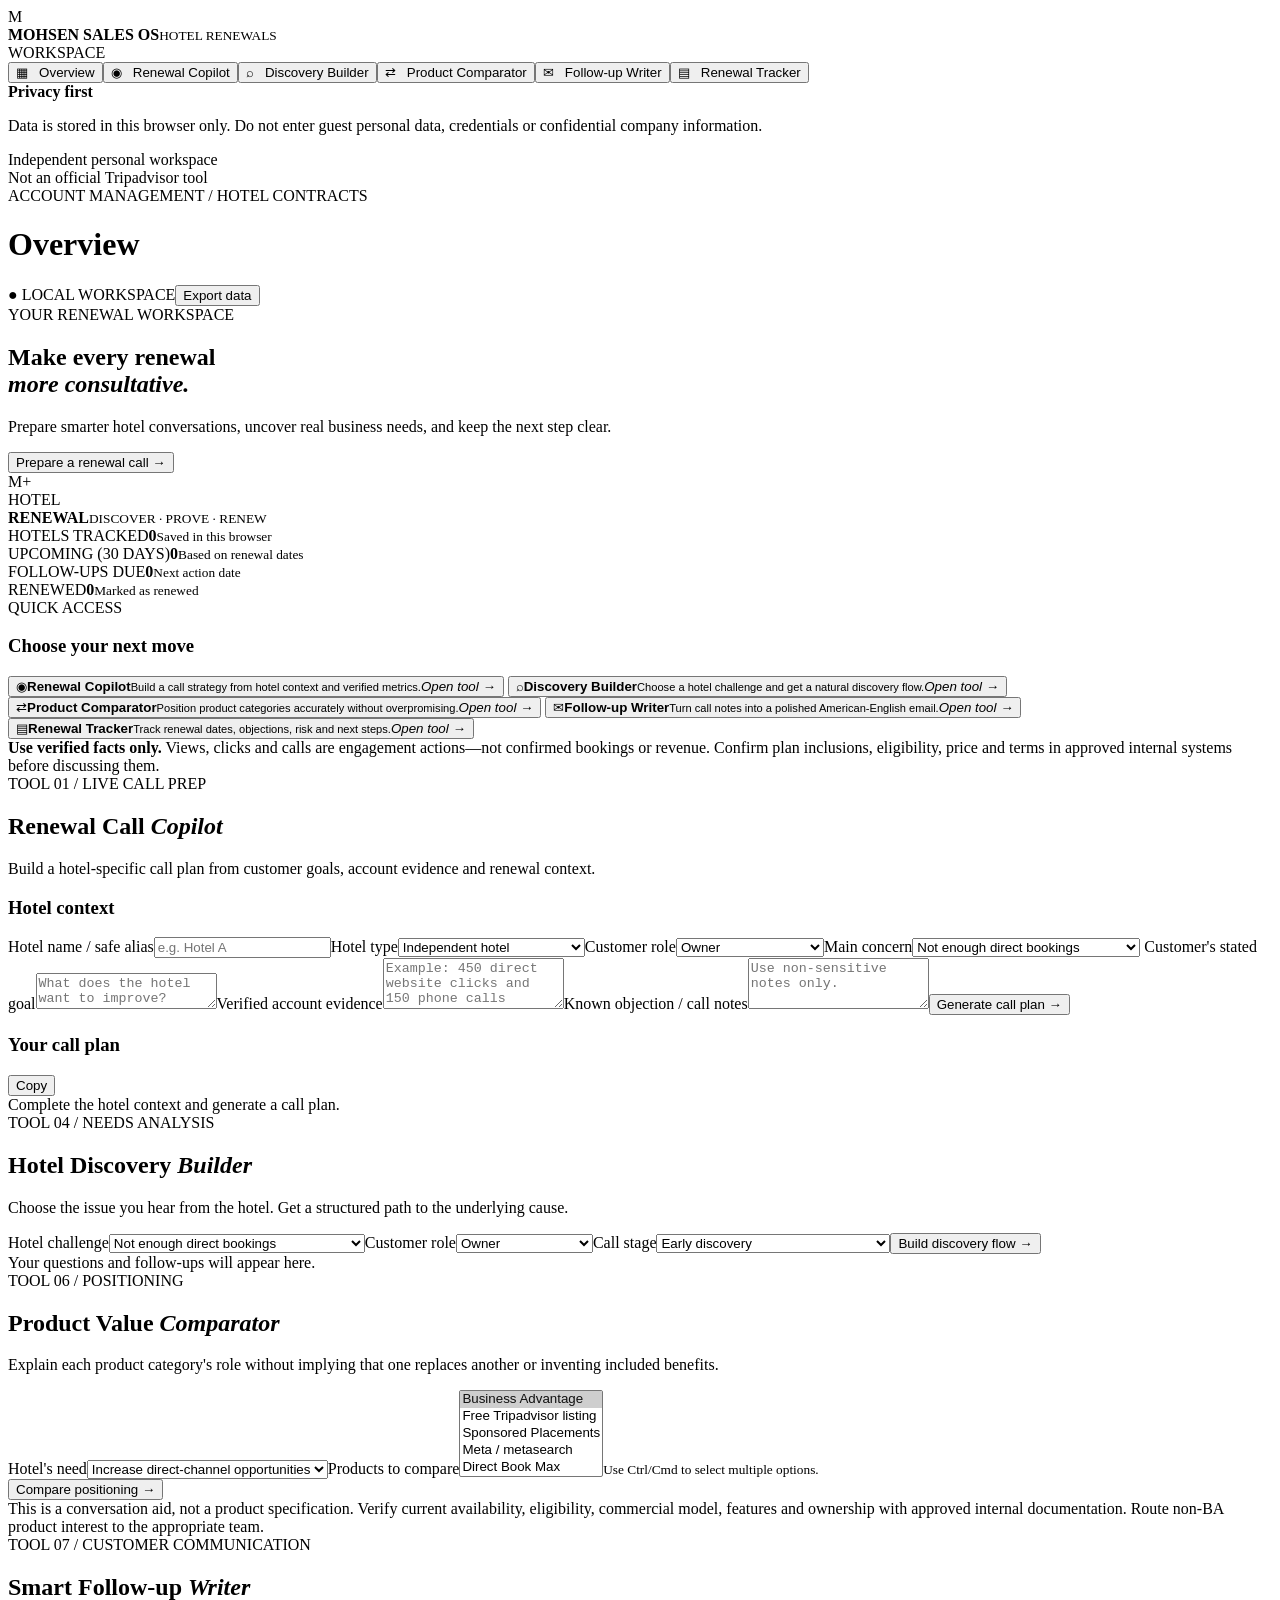
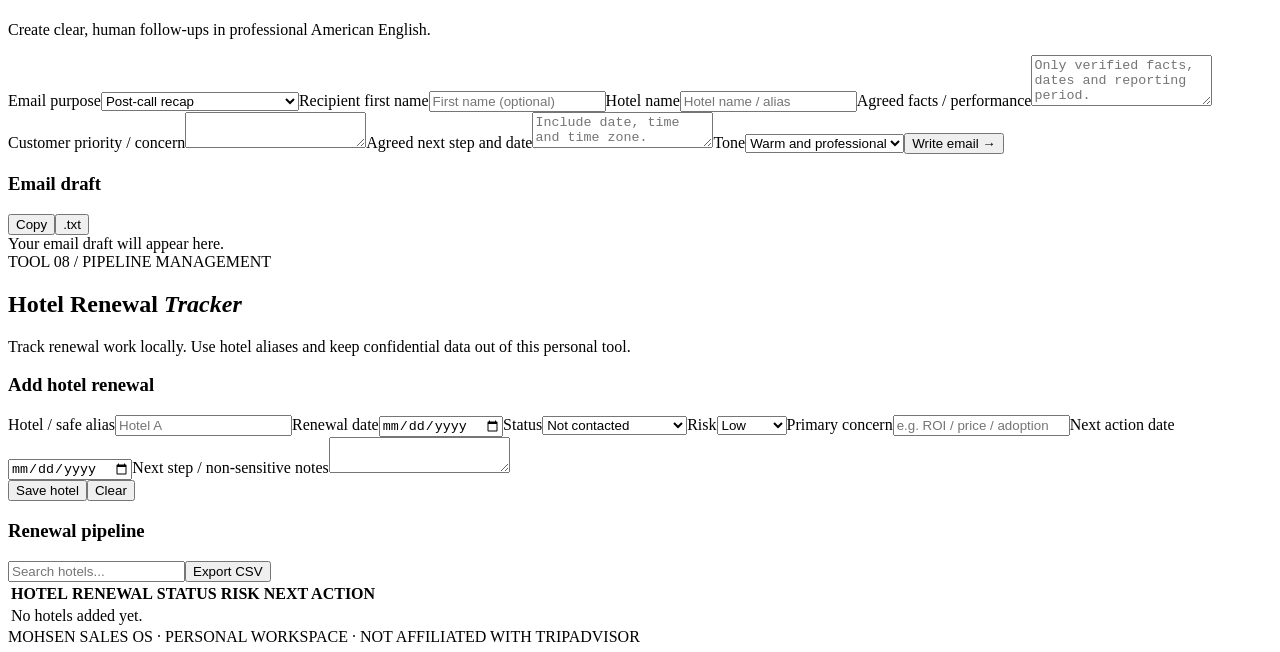
==== index.html @ 6e996a4e "Add Mohsen Sales OS hotel renewal workspace" ====
<!doctype html>
<html lang="en"><head><meta charset="utf-8"><meta name="viewport" content="width=device-width,initial-scale=1"><meta name="theme-color" content="#111713"><title>Mohsen Sales OS | Hotel Renewals</title><link rel="stylesheet" href="styles.css"></head>
<body><div class="app-shell"><aside class="sidebar"><div class="brand"><div class="brand-mark">M</div><div><b>MOHSEN SALES OS</b><small>HOTEL RENEWALS</small></div></div><div class="nav-label">WORKSPACE</div>
<button class="nav active" data-page="overview">▦ &nbsp; Overview</button><button class="nav" data-page="copilot">◉ &nbsp; Renewal Copilot</button><button class="nav" data-page="discovery">⌕ &nbsp; Discovery Builder</button><button class="nav" data-page="comparator">⇄ &nbsp; Product Comparator</button><button class="nav" data-page="followup">✉ &nbsp; Follow-up Writer</button><button class="nav" data-page="tracker">▤ &nbsp; Renewal Tracker</button>
<div class="sidebar-note"><b>Privacy first</b><p>Data is stored in this browser only. Do not enter guest personal data, credentials or confidential company information.</p></div><div class="sidebar-foot">Independent personal workspace<br><span>Not an official Tripadvisor tool</span></div></aside>
<main class="main"><header class="topbar"><div><div class="eyebrow">ACCOUNT MANAGEMENT / HOTEL CONTRACTS</div><h1 id="pageTitle">Overview</h1></div><div class="top-actions"><span class="local-tag">● LOCAL WORKSPACE</span><button class="btn ghost" id="exportAll">Export data</button></div></header>
<section id="overview" class="page active"><div class="hero"><div><div class="eyebrow green">YOUR RENEWAL WORKSPACE</div><h2>Make every renewal<br><em>more consultative.</em></h2><p>Prepare smarter hotel conversations, uncover real business needs, and keep the next step clear.</p><button class="btn primary" data-goto="copilot">Prepare a renewal call →</button></div><div class="hero-art"><div class="orbit o1"></div><div class="orbit o2"></div><div class="hero-symbol">M<span>+</span></div><div class="float-card">HOTEL<br><b>RENEWAL</b><small>DISCOVER · PROVE · RENEW</small></div></div></div>
<div class="stats"><div class="stat"><span>HOTELS TRACKED</span><b id="statHotels">0</b><small>Saved in this browser</small></div><div class="stat"><span>UPCOMING (30 DAYS)</span><b id="statUpcoming">0</b><small>Based on renewal dates</small></div><div class="stat"><span>FOLLOW-UPS DUE</span><b id="statDue">0</b><small>Next action date</small></div><div class="stat"><span>RENEWED</span><b id="statRenewed">0</b><small>Marked as renewed</small></div></div>
<div class="section-head"><div class="eyebrow">QUICK ACCESS</div><h3>Choose your next move</h3></div><div class="quick-grid">
<button class="quick-card" data-goto="copilot"><span class="qicon">◉</span><b>Renewal Copilot</b><small>Build a call strategy from hotel context and verified metrics.</small><i>Open tool →</i></button>
<button class="quick-card" data-goto="discovery"><span class="qicon">⌕</span><b>Discovery Builder</b><small>Choose a hotel challenge and get a natural discovery flow.</small><i>Open tool →</i></button>
<button class="quick-card" data-goto="comparator"><span class="qicon">⇄</span><b>Product Comparator</b><small>Position product categories accurately without overpromising.</small><i>Open tool →</i></button>
<button class="quick-card" data-goto="followup"><span class="qicon">✉</span><b>Follow-up Writer</b><small>Turn call notes into a polished American-English email.</small><i>Open tool →</i></button>
<button class="quick-card" data-goto="tracker"><span class="qicon">▤</span><b>Renewal Tracker</b><small>Track renewal dates, objections, risk and next steps.</small><i>Open tool →</i></button></div>
<div class="notice"><b>Use verified facts only.</b> Views, clicks and calls are engagement actions—not confirmed bookings or revenue. Confirm plan inclusions, eligibility, price and terms in approved internal systems before discussing them.</div></section>
<section id="copilot" class="page"><div class="intro"><div class="eyebrow green">TOOL 01 / LIVE CALL PREP</div><h2>Renewal Call <em>Copilot</em></h2><p>Build a hotel-specific call plan from customer goals, account evidence and renewal context.</p></div><div class="two-col"><div class="panel"><h3>Hotel context</h3>
<label>Hotel name / safe alias<input id="coHotel" placeholder="e.g. Hotel A"></label><label>Hotel type<select id="coType"><option>Independent hotel</option><option>Boutique hotel</option><option>Resort</option><option>Hotel group / chain property</option><option>Serviced apartment</option></select></label><label>Customer role<select id="coRole"><option>Owner</option><option>General Manager</option><option>Marketing Manager</option><option>Revenue Manager</option><option>Front Office Manager</option></select></label><label>Main concern<select id="coConcern"><option value="direct">Not enough direct bookings</option><option value="roi">Unclear ROI / value</option><option value="price">Price increase / too expensive</option><option value="ota">High OTA dependence</option><option value="seasonal">Seasonal demand / low occupancy</option><option value="usage">Low feature adoption</option><option value="competition">Competitor pressure</option><option value="cancel">Considering cancellation</option><option value="unknown">Not yet established</option></select></label>
<label>Customer's stated goal<textarea id="coGoal" rows="2" placeholder="What does the hotel want to improve?"></textarea></label><label>Verified account evidence<textarea id="coEvidence" rows="3" placeholder="Example: 450 direct website clicks and 150 phone calls during [verified period]."></textarea></label><label>Known objection / call notes<textarea id="coNotes" rows="3" placeholder="Use non-sensitive notes only."></textarea></label><button class="btn primary full" id="buildCopilot">Generate call plan →</button></div>
<div class="panel"><div class="output-top"><h3>Your call plan</h3><button class="btn tiny ghost" data-copy="copilotOutput">Copy</button></div><div id="copilotOutput" class="output empty">Complete the hotel context and generate a call plan.</div></div></div></section>
<section id="discovery" class="page"><div class="intro"><div class="eyebrow green">TOOL 04 / NEEDS ANALYSIS</div><h2>Hotel Discovery <em>Builder</em></h2><p>Choose the issue you hear from the hotel. Get a structured path to the underlying cause.</p></div><div class="panel narrow"><label>Hotel challenge<select id="disChallenge"><option value="direct">Not enough direct bookings</option><option value="ota">OTA dependency</option><option value="traffic">Low website traffic</option><option value="roi">Cannot measure marketing ROI</option><option value="seasonal">Seasonal occupancy challenges</option><option value="price">Marketing budget pressure</option><option value="competition">Strong local competition</option><option value="usage">Not using Business Advantage features</option><option value="value">Does not see Tripadvisor value</option><option value="response">Enquiries may not convert</option></select></label><label>Customer role<select id="disRole"><option>Owner</option><option>General Manager</option><option>Marketing Manager</option><option>Revenue Manager</option></select></label><label>Call stage<select id="disStage"><option>Early discovery</option><option>Customer has stated a problem</option><option>Validating impact</option><option>Preparing renewal recommendation</option></select></label><button class="btn primary" id="buildDiscovery">Build discovery flow →</button></div><div id="discoveryOutput" class="panel output empty">Your questions and follow-ups will appear here.</div></section>
<section id="comparator" class="page"><div class="intro"><div class="eyebrow green">TOOL 06 / POSITIONING</div><h2>Product Value <em>Comparator</em></h2><p>Explain each product category's role without implying that one replaces another or inventing included benefits.</p></div><div class="panel"><div class="two-col"><label>Hotel's need<select id="cmpNeed"><option value="direct">Increase direct-channel opportunities</option><option value="visibility">Improve traveler discovery / visibility</option><option value="profile">Improve listing presentation</option><option value="ads">Paid campaign exposure</option><option value="measure">Understand channel performance</option></select></label><label>Products to compare<select id="cmpProducts" multiple size="5"><option selected value="ba">Business Advantage</option><option value="free">Free Tripadvisor listing</option><option value="sp">Sponsored Placements</option><option value="meta">Meta / metasearch</option><option value="dbm">Direct Book Max</option></select><small>Use Ctrl/Cmd to select multiple options.</small></label></div><button class="btn primary" id="compareProducts">Compare positioning →</button><div id="compareOutput" class="output empty"></div><div class="notice">This is a conversation aid, not a product specification. Verify current availability, eligibility, commercial model, features and ownership with approved internal documentation. Route non-BA product interest to the appropriate team.</div></div></section>
<section id="followup" class="page"><div class="intro"><div class="eyebrow green">TOOL 07 / CUSTOMER COMMUNICATION</div><h2>Smart Follow-up <em>Writer</em></h2><p>Create clear, human follow-ups in professional American English.</p></div><div class="two-col"><div class="panel"><label>Email purpose<select id="fuPurpose"><option value="recap">Post-call recap</option><option value="meeting">Meeting confirmation</option><option value="data">Performance review follow-up</option><option value="objection">Objection follow-up</option><option value="renewal">Renewal reminder</option><option value="decision">Decision-maker follow-up</option></select></label><label>Recipient first name<input id="fuName" placeholder="First name (optional)"></label><label>Hotel name<input id="fuHotel" placeholder="Hotel name / alias"></label><label>Agreed facts / performance<textarea id="fuFacts" rows="3" placeholder="Only verified facts, dates and reporting period."></textarea></label><label>Customer priority / concern<textarea id="fuPriority" rows="2"></textarea></label><label>Agreed next step and date<textarea id="fuNext" rows="2" placeholder="Include date, time and time zone."></textarea></label><label>Tone<select id="fuTone"><option value="warm">Warm and professional</option><option value="concise">Concise and direct</option><option value="consultative">Consultative</option></select></label><button class="btn primary full" id="writeFollowup">Write email →</button></div><div class="panel"><div class="output-top"><h3>Email draft</h3><div><button class="btn tiny ghost" data-copy="followupOutput">Copy</button><button class="btn tiny ghost" id="downloadEmail">.txt</button></div></div><div id="followupOutput" class="output empty">Your email draft will appear here.</div></div></div></section>
<section id="tracker" class="page"><div class="intro"><div class="eyebrow green">TOOL 08 / PIPELINE MANAGEMENT</div><h2>Hotel Renewal <em>Tracker</em></h2><p>Track renewal work locally. Use hotel aliases and keep confidential data out of this personal tool.</p></div><div class="panel"><h3 id="trackerFormTitle">Add hotel renewal</h3><form id="hotelForm" class="tracker-form"><input type="hidden" id="editId"><label>Hotel / safe alias<input id="trHotel" required placeholder="Hotel A"></label><label>Renewal date<input type="date" id="trDate"></label><label>Status<select id="trStatus"><option>Not contacted</option><option>Discovery scheduled</option><option>In discussion</option><option>Awaiting decision</option><option>Renewed</option><option>Not renewing</option></select></label><label>Risk<select id="trRisk"><option>Low</option><option>Medium</option><option>High</option></select></label><label>Primary concern<input id="trConcern" placeholder="e.g. ROI / price / adoption"></label><label>Next action date<input type="date" id="trNextDate"></label><label class="wide">Next step / non-sensitive notes<textarea id="trNotes" rows="2"></textarea></label><div class="form-actions"><button class="btn primary" type="submit">Save hotel</button><button class="btn ghost" type="button" id="cancelEdit">Clear</button></div></form></div><div class="panel table-panel"><div class="output-top"><h3>Renewal pipeline</h3><div><input id="trackerSearch" class="search" placeholder="Search hotels..."><button class="btn tiny ghost" id="exportTracker">Export CSV</button></div></div><div class="table-wrap"><table><thead><tr><th>HOTEL</th><th>RENEWAL</th><th>STATUS</th><th>RISK</th><th>NEXT ACTION</th><th></th></tr></thead><tbody id="trackerRows"><tr><td colspan="6" class="empty-cell">No hotels added yet.</td></tr></tbody></table></div></div></section>
<footer>MOHSEN SALES OS · PERSONAL WORKSPACE · NOT AFFILIATED WITH TRIPADVISOR</footer></main></div><div id="toast" class="toast"></div><script src="app.js"></script></body></html>
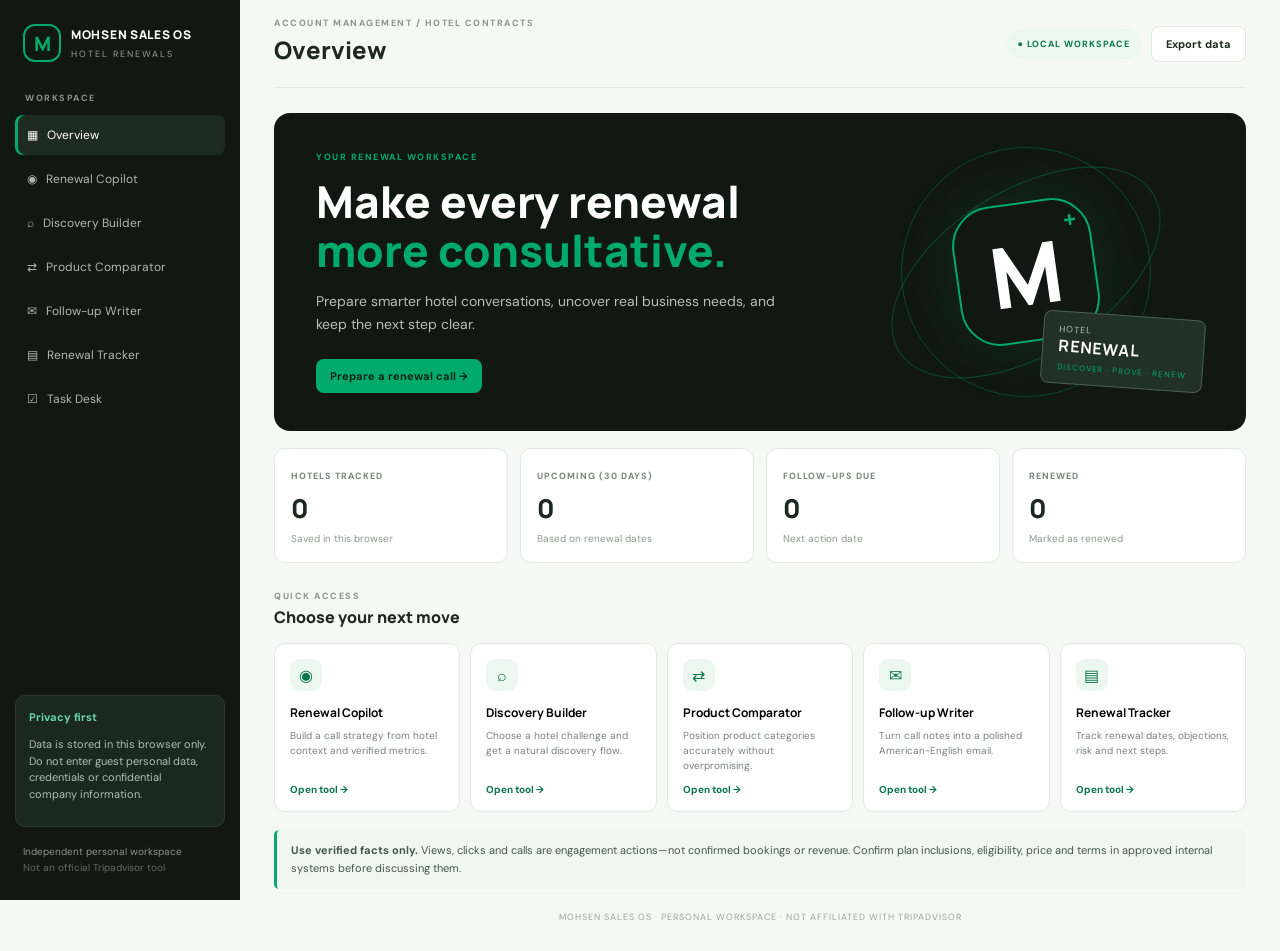
==== commit 30a13706: "Add Task Desk link to main navigation" ====
--- a/index.html
+++ b/index.html
@@ -1,7 +1,7 @@
 <!doctype html>
 <html lang="en"><head><meta charset="utf-8"><meta name="viewport" content="width=device-width,initial-scale=1"><meta name="theme-color" content="#111713"><title>Mohsen Sales OS | Hotel Renewals</title><link rel="stylesheet" href="styles.css"></head>
 <body><div class="app-shell"><aside class="sidebar"><div class="brand"><div class="brand-mark">M</div><div><b>MOHSEN SALES OS</b><small>HOTEL RENEWALS</small></div></div><div class="nav-label">WORKSPACE</div>
-<button class="nav active" data-page="overview">▦ &nbsp; Overview</button><button class="nav" data-page="copilot">◉ &nbsp; Renewal Copilot</button><button class="nav" data-page="discovery">⌕ &nbsp; Discovery Builder</button><button class="nav" data-page="comparator">⇄ &nbsp; Product Comparator</button><button class="nav" data-page="followup">✉ &nbsp; Follow-up Writer</button><button class="nav" data-page="tracker">▤ &nbsp; Renewal Tracker</button>
+<button class="nav active" data-page="overview">▦ &nbsp; Overview</button><button class="nav" data-page="copilot">◉ &nbsp; Renewal Copilot</button><button class="nav" data-page="discovery">⌕ &nbsp; Discovery Builder</button><button class="nav" data-page="comparator">⇄ &nbsp; Product Comparator</button><button class="nav" data-page="followup">✉ &nbsp; Follow-up Writer</button><button class="nav" data-page="tracker">▤ &nbsp; Renewal Tracker</button><a class="nav" href="tasks/" style="display:block;text-decoration:none">☑ &nbsp; Task Desk</a>
 <div class="sidebar-note"><b>Privacy first</b><p>Data is stored in this browser only. Do not enter guest personal data, credentials or confidential company information.</p></div><div class="sidebar-foot">Independent personal workspace<br><span>Not an official Tripadvisor tool</span></div></aside>
 <main class="main"><header class="topbar"><div><div class="eyebrow">ACCOUNT MANAGEMENT / HOTEL CONTRACTS</div><h1 id="pageTitle">Overview</h1></div><div class="top-actions"><span class="local-tag">● LOCAL WORKSPACE</span><button class="btn ghost" id="exportAll">Export data</button></div></header>
 <section id="overview" class="page active"><div class="hero"><div><div class="eyebrow green">YOUR RENEWAL WORKSPACE</div><h2>Make every renewal<br><em>more consultative.</em></h2><p>Prepare smarter hotel conversations, uncover real business needs, and keep the next step clear.</p><button class="btn primary" data-goto="copilot">Prepare a renewal call →</button></div><div class="hero-art"><div class="orbit o1"></div><div class="orbit o2"></div><div class="hero-symbol">M<span>+</span></div><div class="float-card">HOTEL<br><b>RENEWAL</b><small>DISCOVER · PROVE · RENEW</small></div></div></div>
--- a/styles.css
+++ b/styles.css
@@ -0,0 +1,3 @@
+@import url('https://fonts.googleapis.com/css2?family=DM+Sans:wght@400;500;600;700&family=Manrope:wght@400;500;600;700;800&display=swap');
+:root{--g:#00aa6c;--dg:#08754c;--b:#111713;--ink:#1d2821;--muted:#77837b;--line:#e1e9e3;--pale:#edf7f1;--bg:#f6f8f6}*{box-sizing:border-box}body{margin:0;background:var(--bg);color:var(--ink);font:14px 'DM Sans',sans-serif}button,input,select,textarea{font:inherit}.app-shell{display:flex;min-height:100vh}.sidebar{position:fixed;inset:0 auto 0 0;width:240px;padding:24px 15px;background:var(--b);color:white;display:flex;flex-direction:column;z-index:5}.brand{display:flex;align-items:center;gap:10px;padding:0 8px 30px}.brand-mark{width:38px;height:38px;border:2px solid var(--g);border-radius:12px;color:var(--g);display:grid;place-items:center;font:800 20px Manrope}.brand b{display:block;font:800 12px Manrope;letter-spacing:.7px}.brand small{font-size:9px;letter-spacing:2px;color:#91a398}.nav-label,.eyebrow{font-size:9px;letter-spacing:1.5px;font-weight:700;color:#89958d}.nav-label{padding:0 10px 9px}.nav{width:100%;border:0;background:none;color:#aeb9b1;text-align:left;padding:12px;border-radius:8px;margin:2px 0;font-size:12px}.nav:hover,.nav.active{background:#1e2b23;color:white}.nav.active{box-shadow:inset 3px 0 var(--g)}.sidebar-note{margin-top:auto;background:#1b2820;border:1px solid #2c3a30;padding:13px;border-radius:10px;font-size:11px;line-height:1.5;color:#aebdb2}.sidebar-note b{color:#66d9a5}.sidebar-foot{font-size:10px;color:#89978e;padding:17px 8px 0;line-height:1.6}.sidebar-foot span{color:#5e6e63}.main{margin-left:240px;width:calc(100% - 240px);padding:0 34px 28px;max-width:1700px}.topbar{height:88px;border-bottom:1px solid var(--line);display:flex;justify-content:space-between;align-items:center;margin-bottom:25px}.topbar h1{font:800 24px Manrope;margin:4px 0}.top-actions{display:flex;gap:10px;align-items:center}.local-tag{font-size:9px;font-weight:700;letter-spacing:1px;color:var(--dg);background:var(--pale);padding:9px 11px;border-radius:20px}.page{display:none}.page.active{display:block}.hero{background:var(--b);color:white;border-radius:16px;padding:38px 42px;display:grid;grid-template-columns:1.2fr .8fr;min-height:300px;overflow:hidden}.hero h2{font:800 clamp(28px,4vw,44px)/1.12 Manrope;margin:14px 0}.hero h2 em,.intro h2 em{color:var(--g);font-style:normal}.hero p{color:#b3c1b7;max-width:470px;line-height:1.7;margin-bottom:22px}.green{color:var(--g)}.hero-art{position:relative;min-height:215px;display:grid;place-items:center}.hero-symbol{width:140px;height:140px;border:2px solid var(--g);border-radius:40px;display:grid;place-items:center;font:800 84px Manrope;transform:rotate(-8deg);box-shadow:0 0 60px #00aa6c25}.hero-symbol span{font-size:24px;color:var(--g);position:absolute;right:10px;top:5px}.orbit{position:absolute;border:1px solid #00aa6c55;border-radius:50%;width:250px;height:250px}.o2{width:300px;height:165px;transform:rotate(-32deg)}.float-card{position:absolute;right:0;bottom:5px;background:#223128;border:1px solid #496052;padding:11px 15px;border-radius:8px;font-size:9px;letter-spacing:1px;color:#aec0b3;transform:rotate(4deg)}.float-card b{font:700 16px Manrope;color:white}.float-card small{display:block;color:var(--g);font-size:8px;margin-top:5px}.btn{border:0;border-radius:8px;padding:10px 14px;font-weight:700;font-size:11px;display:inline-flex;align-items:center;justify-content:center;gap:9px}.btn.primary{background:var(--g);color:#062417}.btn.primary:hover{background:#19bd80}.btn.ghost{background:white;border:1px solid var(--line);color:var(--ink)}.btn.tiny{padding:7px 9px;font-size:10px}.btn.full{width:100%;margin-top:8px}.stats{display:grid;grid-template-columns:repeat(4,1fr);gap:12px;margin:17px 0 27px}.stat,.panel,.quick-card{background:white;border:1px solid var(--line);border-radius:11px}.stat{padding:16px}.stat span{font-size:9px;letter-spacing:1px;color:var(--muted);font-weight:700}.stat b{font:800 26px Manrope;display:block;margin:7px 0 2px}.stat small{font-size:10px;color:#8c9890}.section-head{margin:22px 0 12px}.section-head h3,.panel h3{font:800 16px Manrope;margin:4px 0 15px}.quick-grid{display:grid;grid-template-columns:repeat(5,1fr);gap:10px}.quick-card{padding:15px;text-align:left;min-height:160px;display:flex;flex-direction:column;align-items:flex-start}.quick-card:hover{border-color:var(--g);transform:translateY(-2px)}.qicon{width:32px;height:32px;border-radius:9px;background:var(--pale);color:var(--dg);display:grid;place-items:center;font-size:16px;margin-bottom:13px}.quick-card b{font:700 12px Manrope}.quick-card small{font-size:10px;line-height:1.5;color:var(--muted);margin:7px 0 10px}.quick-card i{font-size:10px;color:var(--dg);font-style:normal;font-weight:700;margin-top:auto}.notice{background:#f0f7f2;border-left:3px solid var(--g);border-radius:5px;padding:12px 14px;margin-top:18px;font-size:11px;line-height:1.6;color:#45564a}.intro{margin:4px 0 20px}.intro h2{font:800 29px Manrope;margin:7px 0}.intro p{color:var(--muted);line-height:1.6;max-width:720px}.two-col{display:grid;grid-template-columns:minmax(290px,.85fr) minmax(340px,1.15fr);gap:15px;align-items:start}.panel{padding:19px;margin-bottom:15px}.panel h3{margin:0 0 16px}label{display:block;font-size:11px;font-weight:700;color:#46554a;margin:0 0 12px}input,select,textarea{display:block;width:100%;border:1px solid #dce5de;background:#fff;border-radius:7px;margin-top:6px;padding:10px;color:var(--ink);font-size:12px;outline:none}input:focus,select:focus,textarea:focus{border-color:var(--g);box-shadow:0 0 0 3px #00aa6c18}textarea{resize:vertical;line-height:1.5}select[multiple]{height:auto}.output{font-size:12px;line-height:1.7;color:#344238;overflow-wrap:anywhere}.output.empty{color:#9aa49d;padding:18px 3px}.output h3{margin-top:8px}.output h4{font:800 12px Manrope;color:var(--dg);margin:17px 0 5px}.output p{margin:5px 0}.output ul{padding-left:18px}.output li{margin:5px 0}.output-top{display:flex;justify-content:space-between;align-items:center;gap:9px;margin-bottom:13px}.output-top h3{margin:0}.question-card{padding:12px;border:1px solid var(--line);border-radius:8px;margin:9px 0;background:#fbfdfb}.question-card b{color:var(--dg)}.question-card small{display:block;color:var(--muted);margin-top:5px}.narrow{max-width:700px}.narrow .btn{margin-top:5px}.compare-select{grid-template-columns:1fr 1fr}.compare-select small{color:var(--muted);font-size:10px}.tracker-form{display:grid;grid-template-columns:repeat(3,1fr);gap:0 12px}.tracker-form .wide,.form-actions{grid-column:1/-1}.form-actions{display:flex;gap:8px}.table-wrap{overflow-x:auto;margin-top:12px}table{width:100%;border-collapse:collapse;white-space:nowrap}th{text-align:left;background:#f4f8f5;color:#77837a;font-size:9px;letter-spacing:.8px;padding:11px}td{border-bottom:1px solid var(--line);padding:11px;font-size:11px}td button{border:1px solid var(--line);background:white;border-radius:5px;padding:5px 7px;margin-right:4px;font-size:10px}.empty-cell{text-align:center;color:#9aa49d;padding:24px}.pill{display:inline-block;padding:4px 7px;border-radius:20px;background:#edf7f1;color:#08754c;font-size:9px;font-weight:700}.pill.high{background:#fff0ed;color:#b34434}.pill.medium{background:#fff7e9;color:#946014}.search{display:inline-block;width:145px;margin:0 6px 0 0;padding:8px;font-size:10px}footer{text-align:center;color:#9aa49d;font-size:9px;letter-spacing:1px;padding:22px 0 0}.toast{position:fixed;bottom:20px;right:20px;background:#132019;color:white;padding:12px 16px;border-radius:8px;opacity:0;transform:translateY(8px);transition:.2s;pointer-events:none;z-index:20}.toast.show{opacity:1;transform:none}
+@media(max-width:1100px){.quick-grid{grid-template-columns:repeat(3,1fr)}.two-col{grid-template-columns:1fr}.stats{grid-template-columns:repeat(2,1fr)}}@media(max-width:760px){.sidebar{width:60px;padding:16px 7px}.brand{padding:0 2px 22px}.brand-mark{width:42px;height:42px}.brand>div:last-child,.nav-label,.sidebar-note,.sidebar-foot{display:none}.nav{font-size:0;text-align:center;padding:12px 4px}.main{margin-left:60px;width:calc(100% - 60px);padding:0 13px 22px}.topbar{height:73px}.topbar h1{font-size:19px}.local-tag{display:none}.hero{grid-template-columns:1fr;padding:24px 20px}.hero h2{font-size:34px}.hero-art{min-height:165px}.quick-grid{grid-template-columns:repeat(2,1fr)}.stat{padding:11px}.stat b{font-size:22px}.tracker-form,.compare-select{grid-template-columns:1fr}.tracker-form .wide,.form-actions{grid-column:auto}.intro h2{font-size:24px}.panel{padding:14px}}
